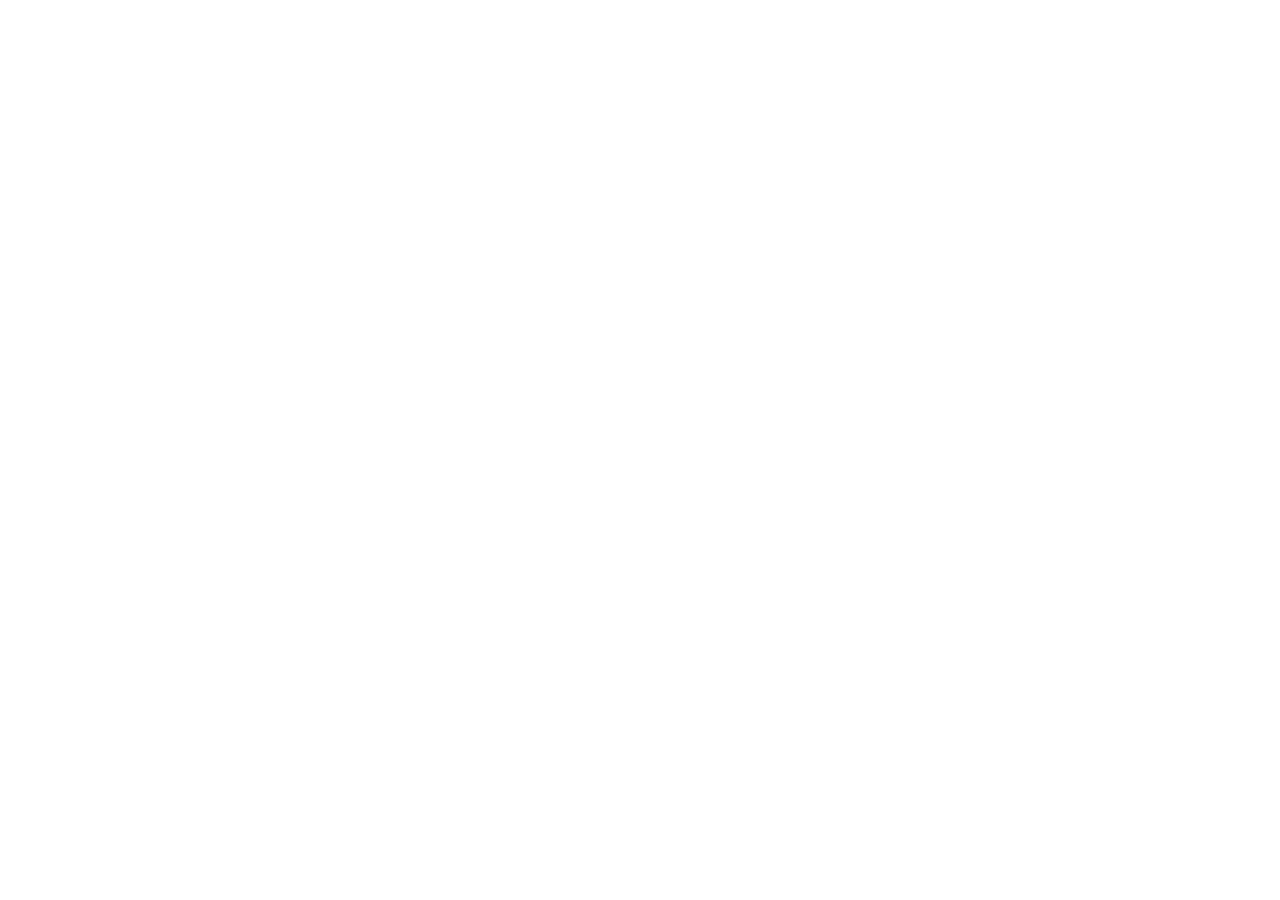
==== index.html @ 120e3d64 "I will create the initial project structure for your developer chat interface." ====
<!DOCTYPE html>
<html lang="en">
<head>
    <meta charset="UTF-8">
    <meta name="viewport" content="width=device-width, initial-scale=1.0">
    <title>Developer Requirements Chat</title>
    <link rel="stylesheet" href="styles/main.css">
</head>
<body>
    <header class="app-header">
        <!-- Header content -->
    </header>

    <main class="chat-container">
        <div class="chat-messages" id="chatMessages">
            <!-- Messages populate here -->
        </div>

        <div class="chat-input-container">
            <!-- Input area -->
        </div>
    </main>

    <script src="scripts/main.js"></script>
</body>
</html>
---- styles/main.css ----
/* Main CSS file */
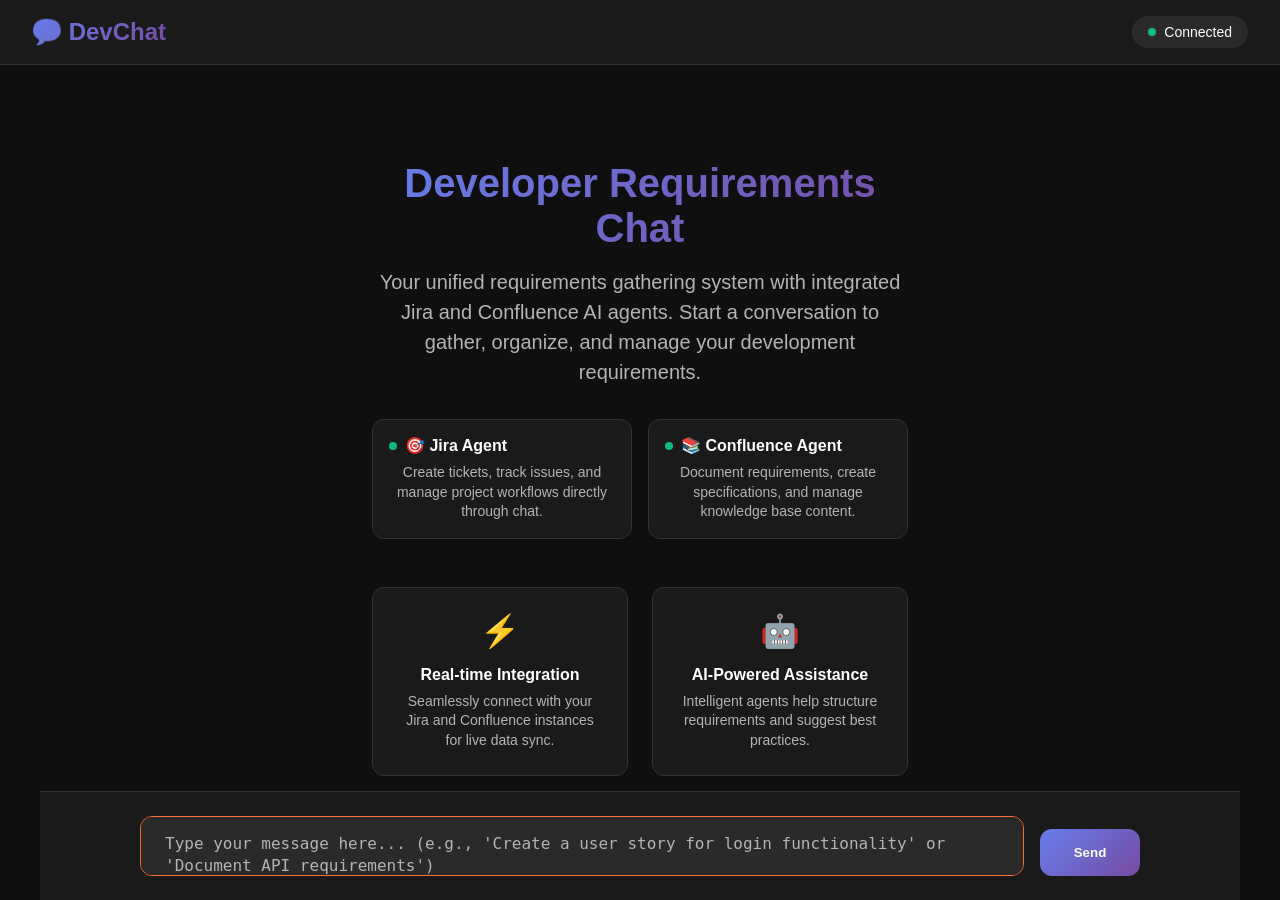
==== commit 470fed4f: "Update index.html" ====
--- a/index.html
+++ b/index.html
@@ -4,23 +4,854 @@
     <meta charset="UTF-8">
     <meta name="viewport" content="width=device-width, initial-scale=1.0">
     <title>Developer Requirements Chat</title>
-    <link rel="stylesheet" href="styles/main.css">
+    <style>
+        /* Reset and base styles */
+        * {
+            margin: 0;
+            padding: 0;
+            box-sizing: border-box;
+        }
+
+        :root {
+            --bg-primary: #0f0f0f;
+            --bg-secondary: #1a1a1a;
+            --bg-tertiary: #2a2a2a;
+            --text-primary: #ffffff;
+            --text-secondary: #b4b4b4;
+            --accent: #ff6b35;
+            --accent-hover: #ff8559;
+            --border: #333333;
+            --success: #10b981;
+            --warning: #f59e0b;
+            --error: #ef4444;
+            --gradient: linear-gradient(135deg, #667eea 0%, #764ba2 100%);
+            --shadow: 0 10px 25px rgba(0,0,0,0.3);
+        }
+
+        body {
+            font-family: -apple-system, BlinkMacSystemFont, 'Segoe UI', 'Roboto', sans-serif;
+            background: var(--bg-primary);
+            color: var(--text-primary);
+            height: 100vh;
+            overflow: hidden;
+            display: flex;
+            flex-direction: column;
+        }
+
+        /* Header */
+        .app-header {
+            background: var(--bg-secondary);
+            border-bottom: 1px solid var(--border);
+            padding: 1rem 2rem;
+            display: flex;
+            align-items: center;
+            justify-content: space-between;
+            z-index: 100;
+        }
+
+        .header-left {
+            display: flex;
+            align-items: center;
+            gap: 1rem;
+        }
+
+        .logo {
+            font-size: 1.5rem;
+            font-weight: bold;
+            background: var(--gradient);
+            -webkit-background-clip: text;
+            -webkit-text-fill-color: transparent;
+            background-clip: text;
+        }
+
+        .header-right {
+            display: flex;
+            align-items: center;
+            gap: 1rem;
+        }
+
+        .status-indicator {
+            display: flex;
+            align-items: center;
+            gap: 0.5rem;
+            padding: 0.5rem 1rem;
+            background: var(--bg-tertiary);
+            border-radius: 20px;
+            font-size: 0.875rem;
+        }
+
+        .status-dot {
+            width: 8px;
+            height: 8px;
+            border-radius: 50%;
+            background: var(--success);
+            animation: pulse 2s infinite;
+        }
+
+        @keyframes pulse {
+            0%, 100% { opacity: 1; }
+            50% { opacity: 0.5; }
+        }
+
+        /* Main Chat Container */
+        .chat-container {
+            flex: 1;
+            display: flex;
+            flex-direction: column;
+            max-width: 1200px;
+            margin: 0 auto;
+            width: 100%;
+            height: calc(100vh - 80px);
+        }
+
+        /* Messages Area */
+        .chat-messages {
+            flex: 1;
+            overflow-y: auto;
+            padding: 2rem;
+            scrollbar-width: thin;
+            scrollbar-color: var(--border) transparent;
+        }
+
+        .chat-messages::-webkit-scrollbar {
+            width: 6px;
+        }
+
+        .chat-messages::-webkit-scrollbar-track {
+            background: transparent;
+        }
+
+        .chat-messages::-webkit-scrollbar-thumb {
+            background: var(--border);
+            border-radius: 3px;
+        }
+
+        .message {
+            margin-bottom: 1.5rem;
+            animation: fadeInUp 0.3s ease-out;
+        }
+
+        @keyframes fadeInUp {
+            from {
+                opacity: 0;
+                transform: translateY(20px);
+            }
+            to {
+                opacity: 1;
+                transform: translateY(0);
+            }
+        }
+
+        .message-header {
+            display: flex;
+            align-items: center;
+            gap: 0.5rem;
+            margin-bottom: 0.5rem;
+        }
+
+        .message-avatar {
+            width: 32px;
+            height: 32px;
+            border-radius: 50%;
+            display: flex;
+            align-items: center;
+            justify-content: center;
+            font-weight: bold;
+            font-size: 0.875rem;
+        }
+
+        .user-avatar {
+            background: var(--gradient);
+            color: white;
+        }
+
+        .bot-avatar {
+            background: var(--bg-tertiary);
+            color: var(--accent);
+        }
+
+        .message-sender {
+            font-weight: 600;
+            font-size: 0.875rem;
+        }
+
+        .message-time {
+            font-size: 0.75rem;
+            color: var(--text-secondary);
+        }
+
+        .message-content {
+            background: var(--bg-secondary);
+            padding: 1rem 1.5rem;
+            border-radius: 12px;
+            border-left: 3px solid var(--accent);
+            line-height: 1.6;
+            position: relative;
+        }
+
+        .user-message .message-content {
+            background: var(--bg-tertiary);
+            border-left-color: var(--gradient);
+        }
+
+        .system-message {
+            text-align: center;
+            margin: 2rem 0;
+        }
+
+        .system-message .message-content {
+            display: inline-block;
+            background: var(--bg-tertiary);
+            border-left: none;
+            border-radius: 20px;
+            padding: 0.5rem 1rem;
+            font-size: 0.875rem;
+            color: var(--text-secondary);
+        }
+
+        /* Agent Integration Cards */
+        .agent-cards {
+            display: flex;
+            gap: 1rem;
+            margin: 1rem 0;
+            flex-wrap: wrap;
+        }
+
+        .agent-card {
+            background: var(--bg-secondary);
+            border: 1px solid var(--border);
+            border-radius: 12px;
+            padding: 1rem;
+            flex: 1;
+            min-width: 200px;
+            transition: all 0.2s ease;
+            cursor: pointer;
+        }
+
+        .agent-card:hover {
+            border-color: var(--accent);
+            transform: translateY(-2px);
+            box-shadow: var(--shadow);
+        }
+
+        .agent-card.active {
+            border-color: var(--accent);
+            background: linear-gradient(135deg, rgba(255, 107, 53, 0.1) 0%, rgba(118, 75, 162, 0.1) 100%);
+        }
+
+        .agent-title {
+            font-weight: 600;
+            margin-bottom: 0.5rem;
+            display: flex;
+            align-items: center;
+            gap: 0.5rem;
+        }
+
+        .agent-status {
+            width: 8px;
+            height: 8px;
+            border-radius: 50%;
+            background: var(--success);
+        }
+
+        .agent-description {
+            font-size: 0.875rem;
+            color: var(--text-secondary);
+            line-height: 1.4;
+        }
+
+        /* Input Area */
+        .chat-input-container {
+            padding: 1.5rem 2rem;
+            background: var(--bg-secondary);
+            border-top: 1px solid var(--border);
+        }
+
+        .input-wrapper {
+            display: flex;
+            gap: 1rem;
+            align-items: end;
+            max-width: 1000px;
+            margin: 0 auto;
+        }
+
+        .chat-input {
+            flex: 1;
+            background: var(--bg-tertiary);
+            border: 1px solid var(--border);
+            border-radius: 12px;
+            padding: 1rem 1.5rem;
+            color: var(--text-primary);
+            font-size: 1rem;
+            line-height: 1.4;
+            resize: none;
+            min-height: 60px;
+            max-height: 200px;
+            transition: border-color 0.2s ease;
+        }
+
+        .chat-input:focus {
+            outline: none;
+            border-color: var(--accent);
+        }
+
+        .chat-input::placeholder {
+            color: var(--text-secondary);
+        }
+
+        .send-button {
+            background: var(--gradient);
+            color: white;
+            border: none;
+            border-radius: 12px;
+            padding: 1rem 1.5rem;
+            font-weight: 600;
+            cursor: pointer;
+            transition: all 0.2s ease;
+            display: flex;
+            align-items: center;
+            gap: 0.5rem;
+            min-width: 100px;
+            justify-content: center;
+        }
+
+        .send-button:hover {
+            transform: translateY(-2px);
+            box-shadow: var(--shadow);
+        }
+
+        .send-button:disabled {
+            opacity: 0.5;
+            cursor: not-allowed;
+            transform: none;
+        }
+
+        /* Loading Animation */
+        .typing-indicator {
+            display: flex;
+            gap: 4px;
+            padding: 1rem;
+        }
+
+        .typing-dot {
+            width: 8px;
+            height: 8px;
+            background: var(--accent);
+            border-radius: 50%;
+            animation: typing 1.4s infinite;
+        }
+
+        .typing-dot:nth-child(2) { animation-delay: 0.2s; }
+        .typing-dot:nth-child(3) { animation-delay: 0.4s; }
+
+        @keyframes typing {
+            0%, 60%, 100% { transform: translateY(0); }
+            30% { transform: translateY(-10px); }
+        }
+
+        /* Welcome Screen */
+        .welcome-screen {
+            text-align: center;
+            padding: 4rem 2rem;
+            max-width: 600px;
+            margin: 0 auto;
+        }
+
+        .welcome-title {
+            font-size: 2.5rem;
+            font-weight: bold;
+            margin-bottom: 1rem;
+            background: var(--gradient);
+            -webkit-background-clip: text;
+            -webkit-text-fill-color: transparent;
+            background-clip: text;
+        }
+
+        .welcome-subtitle {
+            font-size: 1.25rem;
+            color: var(--text-secondary);
+            margin-bottom: 2rem;
+            line-height: 1.5;
+        }
+
+        .feature-grid {
+            display: grid;
+            grid-template-columns: repeat(auto-fit, minmax(250px, 1fr));
+            gap: 1.5rem;
+            margin-top: 3rem;
+        }
+
+        .feature-card {
+            background: var(--bg-secondary);
+            border: 1px solid var(--border);
+            border-radius: 12px;
+            padding: 1.5rem;
+            transition: all 0.2s ease;
+        }
+
+        .feature-card:hover {
+            border-color: var(--accent);
+            transform: translateY(-2px);
+        }
+
+        .feature-icon {
+            font-size: 2rem;
+            margin-bottom: 1rem;
+        }
+
+        .feature-title {
+            font-weight: 600;
+            margin-bottom: 0.5rem;
+        }
+
+        .feature-description {
+            color: var(--text-secondary);
+            font-size: 0.875rem;
+            line-height: 1.4;
+        }
+
+        /* Responsive Design */
+        @media (max-width: 768px) {
+            .app-header {
+                padding: 1rem;
+            }
+            
+            .chat-messages {
+                padding: 1rem;
+            }
+            
+            .chat-input-container {
+                padding: 1rem;
+            }
+            
+            .agent-cards {
+                flex-direction: column;
+            }
+            
+            .welcome-title {
+                font-size: 2rem;
+            }
+            
+            .feature-grid {
+                grid-template-columns: 1fr;
+            }
+        }
+    </style>
 </head>
 <body>
     <header class="app-header">
-        <!-- Header content -->
+        <div class="header-left">
+            <div class="logo">💬 DevChat</div>
+        </div>
+        <div class="header-right">
+            <div class="status-indicator">
+                <div class="status-dot"></div>
+                <span>Connected</span>
+            </div>
+        </div>
     </header>
 
     <main class="chat-container">
         <div class="chat-messages" id="chatMessages">
-            <!-- Messages populate here -->
+            <div class="welcome-screen">
+                <h1 class="welcome-title">Developer Requirements Chat</h1>
+                <p class="welcome-subtitle">
+                    Your unified requirements gathering system with integrated Jira and Confluence AI agents.
+                    Start a conversation to gather, organize, and manage your development requirements.
+                </p>
+                
+                <div class="agent-cards">
+                    <div class="agent-card" id="jiraAgent">
+                        <div class="agent-title">
+                            <div class="agent-status"></div>
+                            🎯 Jira Agent
+                        </div>
+                        <div class="agent-description">
+                            Create tickets, track issues, and manage project workflows directly through chat.
+                        </div>
+                    </div>
+                    <div class="agent-card" id="confluenceAgent">
+                        <div class="agent-title">
+                            <div class="agent-status"></div>
+                            📚 Confluence Agent
+                        </div>
+                        <div class="agent-description">
+                            Document requirements, create specifications, and manage knowledge base content.
+                        </div>
+                    </div>
+                </div>
+
+                <div class="feature-grid">
+                    <div class="feature-card">
+                        <div class="feature-icon">⚡</div>
+                        <div class="feature-title">Real-time Integration</div>
+                        <div class="feature-description">
+                            Seamlessly connect with your Jira and Confluence instances for live data sync.
+                        </div>
+                    </div>
+                    <div class="feature-card">
+                        <div class="feature-icon">🤖</div>
+                        <div class="feature-title">AI-Powered Assistance</div>
+                        <div class="feature-description">
+                            Intelligent agents help structure requirements and suggest best practices.
+                        </div>
+                    </div>
+                    <div class="feature-card">
+                        <div class="feature-icon">📋</div>
+                        <div class="feature-title">Requirement Management</div>
+                        <div class="feature-description">
+                            Organize, prioritize, and track requirements throughout the development lifecycle.
+                        </div>
+                    </div>
+                </div>
+            </div>
         </div>
 
         <div class="chat-input-container">
-            <!-- Input area -->
+            <div class="input-wrapper">
+                <textarea 
+                    class="chat-input" 
+                    id="chatInput" 
+                    placeholder="Type your message here... (e.g., 'Create a user story for login functionality' or 'Document API requirements')"
+                    rows="1"
+                ></textarea>
+                <button class="send-button" id="sendButton">
+                    <span>Send</span>
+                </button>
+            </div>
         </div>
     </main>
 
-    <script src="scripts/main.js"></script>
+    <script>
+        // Configuration
+        const CONFIG = {
+            jira: {
+                url: 'https://your-domain.atlassian.net',
+                apiToken: 'your-jira-api-token',
+                email: 'your-email@example.com'
+            },
+            confluence: {
+                url: 'https://your-domain.atlassian.net/wiki',
+                apiToken: 'your-confluence-api-token',
+                email: 'your-email@example.com'
+            }
+        };
+
+        // DOM Elements
+        const chatMessages = document.getElementById('chatMessages');
+        const chatInput = document.getElementById('chatInput');
+        const sendButton = document.getElementById('sendButton');
+        const jiraAgent = document.getElementById('jiraAgent');
+        const confluenceAgent = document.getElementById('confluenceAgent');
+
+        // State
+        let activeAgents = new Set();
+        let conversationHistory = [];
+
+        // Initialize
+        document.addEventListener('DOMContentLoaded', function() {
+            initializeChat();
+            setupEventListeners();
+        });
+
+        function initializeChat() {
+            // Auto-resize textarea
+            chatInput.addEventListener('input', function() {
+                this.style.height = 'auto';
+                this.style.height = Math.min(this.scrollHeight, 200) + 'px';
+            });
+
+            // Focus input on load
+            chatInput.focus();
+        }
+
+        function setupEventListeners() {
+            // Send message
+            sendButton.addEventListener('click', sendMessage);
+            chatInput.addEventListener('keydown', function(e) {
+                if (e.key === 'Enter' && !e.shiftKey) {
+                    e.preventDefault();
+                    sendMessage();
+                }
+            });
+
+            // Agent selection
+            jiraAgent.addEventListener('click', () => toggleAgent('jira'));
+            confluenceAgent.addEventListener('click', () => toggleAgent('confluence'));
+        }
+
+        function toggleAgent(agentType) {
+            const card = document.getElementById(agentType + 'Agent');
+            
+            if (activeAgents.has(agentType)) {
+                activeAgents.delete(agentType);
+                card.classList.remove('active');
+            } else {
+                activeAgents.add(agentType);
+                card.classList.add('active');
+            }
+
+            // Show system message about agent activation
+            if (conversationHistory.length > 0) {
+                const status = activeAgents.has(agentType) ? 'activated' : 'deactivated';
+                addSystemMessage(`${agentType.charAt(0).toUpperCase() + agentType.slice(1)} agent ${status}`);
+            }
+        }
+
+        async function sendMessage() {
+            const message = chatInput.value.trim();
+            if (!message) return;
+
+            // Disable input while processing
+            setInputState(false);
+
+            // Add user message
+            addMessage('user', 'You', message);
+            
+            // Clear input
+            chatInput.value = '';
+            chatInput.style.height = 'auto';
+
+            // Show typing indicator
+            showTypingIndicator();
+
+            // Process message
+            setTimeout(async () => {
+                hideTypingIndicator();
+                await processMessage(message);
+                setInputState(true);
+                chatInput.focus();
+            }, 1000 + Math.random() * 2000);
+        }
+
+        function addMessage(type, sender, content, timestamp = new Date()) {
+            // Remove welcome screen if this is the first message
+            const welcomeScreen = document.querySelector('.welcome-screen');
+            if (welcomeScreen && conversationHistory.length === 0) {
+                welcomeScreen.style.display = 'none';
+            }
+
+            const messageDiv = document.createElement('div');
+            messageDiv.className = `message ${type}-message`;
+
+            const timeString = timestamp.toLocaleTimeString('en-US', { 
+                hour: '2-digit', 
+                minute: '2-digit' 
+            });
+
+            messageDiv.innerHTML = `
+                <div class="message-header">
+                    <div class="message-avatar ${type}-avatar">
+                        ${type === 'user' ? '👤' : '🤖'}
+                    </div>
+                    <span class="message-sender">${sender}</span>
+                    <span class="message-time">${timeString}</span>
+                </div>
+                <div class="message-content">${content}</div>
+            `;
+
+            chatMessages.appendChild(messageDiv);
+            scrollToBottom();
+
+            // Add to conversation history
+            conversationHistory.push({ type, sender, content, timestamp });
+        }
+
+        function addSystemMessage(message) {
+            const messageDiv = document.createElement('div');
+            messageDiv.className = 'message system-message';
+            messageDiv.innerHTML = `<div class="message-content">${message}</div>`;
+            
+            chatMessages.appendChild(messageDiv);
+            scrollToBottom();
+        }
+
+        function showTypingIndicator() {
+            const typingDiv = document.createElement('div');
+            typingDiv.className = 'message bot-message';
+            typingDiv.id = 'typingIndicator';
+            
+            typingDiv.innerHTML = `
+                <div class="message-header">
+                    <div class="message-avatar bot-avatar">🤖</div>
+                    <span class="message-sender">AI Assistant</span>
+                </div>
+                <div class="message-content">
+                    <div class="typing-indicator">
+                        <div class="typing-dot"></div>
+                        <div class="typing-dot"></div>
+                        <div class="typing-dot"></div>
+                    </div>
+                </div>
+            `;
+            
+            chatMessages.appendChild(typingDiv);
+            scrollToBottom();
+        }
+
+        function hideTypingIndicator() {
+            const typing = document.getElementById('typingIndicator');
+            if (typing) typing.remove();
+        }
+
+        async function processMessage(message) {
+            let response = await generateResponse(message);
+            
+            // Check if agents should be involved
+            if (activeAgents.size === 0 && (
+                message.toLowerCase().includes('jira') || 
+                message.toLowerCase().includes('ticket') ||
+                message.toLowerCase().includes('confluence') ||
+                message.toLowerCase().includes('document')
+            )) {
+                const suggestion = suggestAgents(message);
+                response += `\n\n${suggestion}`;
+            }
+
+            addMessage('bot', 'AI Assistant', response);
+
+            // Process with active agents
+            if (activeAgents.size > 0) {
+                setTimeout(() => processWithAgents(message), 500);
+            }
+        }
+
+        async function generateResponse(message) {
+            // Simulate AI response generation
+            const responses = {
+                greeting: [
+                    "Hello! I'm here to help you gather and organize your development requirements. How can I assist you today?",
+                    "Hi there! I can help you create user stories, document requirements, and manage your development workflow. What would you like to work on?",
+                    "Welcome! I'm ready to help you with requirements gathering, ticket creation, and documentation. What's on your mind?"
+                ],
+                requirements: [
+                    "I can help you structure that requirement. Let me break it down into user stories and acceptance criteria.",
+                    "That's a great requirement! I'll help you document this properly and suggest implementation considerations.",
+                    "Let me help you refine this requirement and create the necessary documentation."
+                ],
+                technical: [
+                    "I can help you document the technical specifications for this. Would you like me to create a technical design document?",
+                    "That sounds like a complex feature. Let me help you break it down into manageable components and create the necessary tickets.",
+                    "I'll help you outline the technical requirements and suggest an implementation approach."
+                ],
+                default: [
+                    "I understand you want to work on this requirement. Let me help you organize and document it properly.",
+                    "That's an interesting challenge! I can help you structure this into actionable items and documentation.",
+                    "I'm here to help you refine and organize your development requirements. Let me assist you with this."
+                ]
+            };
+
+            const lowerMessage = message.toLowerCase();
+            let category = 'default';
+
+            if (lowerMessage.includes('hello') || lowerMessage.includes('hi') || lowerMessage.includes('hey')) {
+                category = 'greeting';
+            } else if (lowerMessage.includes('requirement') || lowerMessage.includes('feature') || lowerMessage.includes('story')) {
+                category = 'requirements';
+            } else if (lowerMessage.includes('api') || lowerMessage.includes('database') || lowerMessage.includes('architecture')) {
+                category = 'technical';
+            }
+
+            const categoryResponses = responses[category];
+            return categoryResponses[Math.floor(Math.random() * categoryResponses.length)];
+        }
+
+        function suggestAgents(message) {
+            const suggestions = [];
+            
+            if (message.toLowerCase().includes('ticket') || message.toLowerCase().includes('issue') || message.toLowerCase().includes('bug')) {
+                suggestions.push("💡 Consider activating the **Jira Agent** to create and manage tickets");
+            }
+            
+            if (message.toLowerCase().includes('document') || message.toLowerCase().includes('specification') || message.toLowerCase().includes('wiki')) {
+                suggestions.push("💡 Consider activating the **Confluence Agent** to create documentation");
+            }
+            
+            return suggestions.length > 0 ? suggestions.join('\n') : '';
+        }
+
+        async function processWithAgents(message) {
+            for (const agent of activeAgents) {
+                setTimeout(() => {
+                    addMessage('bot', `${agent.charAt(0).toUpperCase() + agent.slice(1)} Agent`, 
+                        getAgentResponse(agent, message));
+                }, Math.random() * 1000);
+            }
+        }
+
+        function getAgentResponse(agent, message) {
+            const responses = {
+                jira: [
+                    "I've analyzed your request and can create the following Jira tickets:\n\n📋 **Epic**: Main feature development\n🎯 **Story**: User interface implementation\n🐛 **Task**: Backend API development\n\nWould you like me to create these tickets in your Jira instance?",
+                    "Based on your requirements, I suggest creating a new epic with the following breakdown:\n\n• **User Story**: As a user, I want...\n• **Acceptance Criteria**: Defined success metrics\n• **Technical Tasks**: Implementation steps\n\nShall I proceed with ticket creation?",
+                    "I can help you track this requirement in Jira. Here's what I recommend:\n\n✅ Create parent epic for overall feature\n✅ Break down into user stories\n✅ Add technical subtasks\n✅ Set priority and estimates\n\nReady to create these tickets?"
+                ],
+                confluence: [
+                    "I can document this requirement in Confluence with the following structure:\n\n📖 **Requirements Document**\n• Functional specifications\n• Technical architecture\n• User acceptance criteria\n• Implementation timeline\n\nShould I create this documentation page?",
+                    "Let me create a comprehensive Confluence page for this feature:\n\n🎯 **Feature Overview**\n🏗️ **Technical Design**\n👥 **User Stories**\n✅ **Acceptance Criteria**\n🔄 **Implementation Plan**\n\nWould you like me to generate this documentation?",
+                    "I'll help you document this in Confluence with proper structure:\n\n• **Executive Summary**\n• **Detailed Requirements**\n• **Technical Specifications**\n• **Testing Strategy**\n• **Deployment Guide**\n\nShall I create the documentation template?"
+                ]
+            };
+
+            const agentResponses = responses[agent];
+            return agentResponses[Math.floor(Math.random() * agentResponses.length)];
+        }
+
+        function setInputState(enabled) {
+            chatInput.disabled = !enabled;
+            sendButton.disabled = !enabled;
+            if (enabled) {
+                chatInput.focus();
+            }
+        }
+
+        function scrollToBottom() {
+            chatMessages.scrollTop = chatMessages.scrollHeight;
+        }
+
+        // API Integration Functions (mock implementations)
+        class JiraAgent {
+            static async createTicket(data) {
+                // Mock implementation - replace with actual Jira API calls
+                return { success: true, key: 'DEV-' + Math.floor(Math.random() * 1000) };
+            }
+            
+            static async searchTickets(query) {
+                // Mock implementation
+                return { issues: [] };
+            }
+        }
+
+        class ConfluenceAgent {
+            static async createPage(data) {
+                // Mock implementation - replace with actual Confluence API calls
+                return { success: true, id: Math.floor(Math.random() * 100000) };
+            }
+            
+            static async searchPages(query) {
+                // Mock implementation
+                return { results: [] };
+            }
+        }
+
+        // API Client utility functions
+        class ApiClient {
+            static async makeRequest(url, options = {}) {
+                // Mock implementation - replace with actual API calls
+                return new Promise(resolve => {
+                    setTimeout(() => {
+                        resolve({ success: true, data: {} });
+                    }, 1000);
+                });
+            }
+        }
+
+        // Helper functions
+        const helpers = {
+            formatDate: (date) => date.toLocaleDateString(),
+            generateId: () => Math.random().toString(36).substr(2, 9),
+            sanitizeInput: (input) => input.replace(/<script\b[^<]*(?:(?!<\/script>)<[^<]*)*<\/script>/gi, '')
+        };
+    </script>
 </body>
 </html>
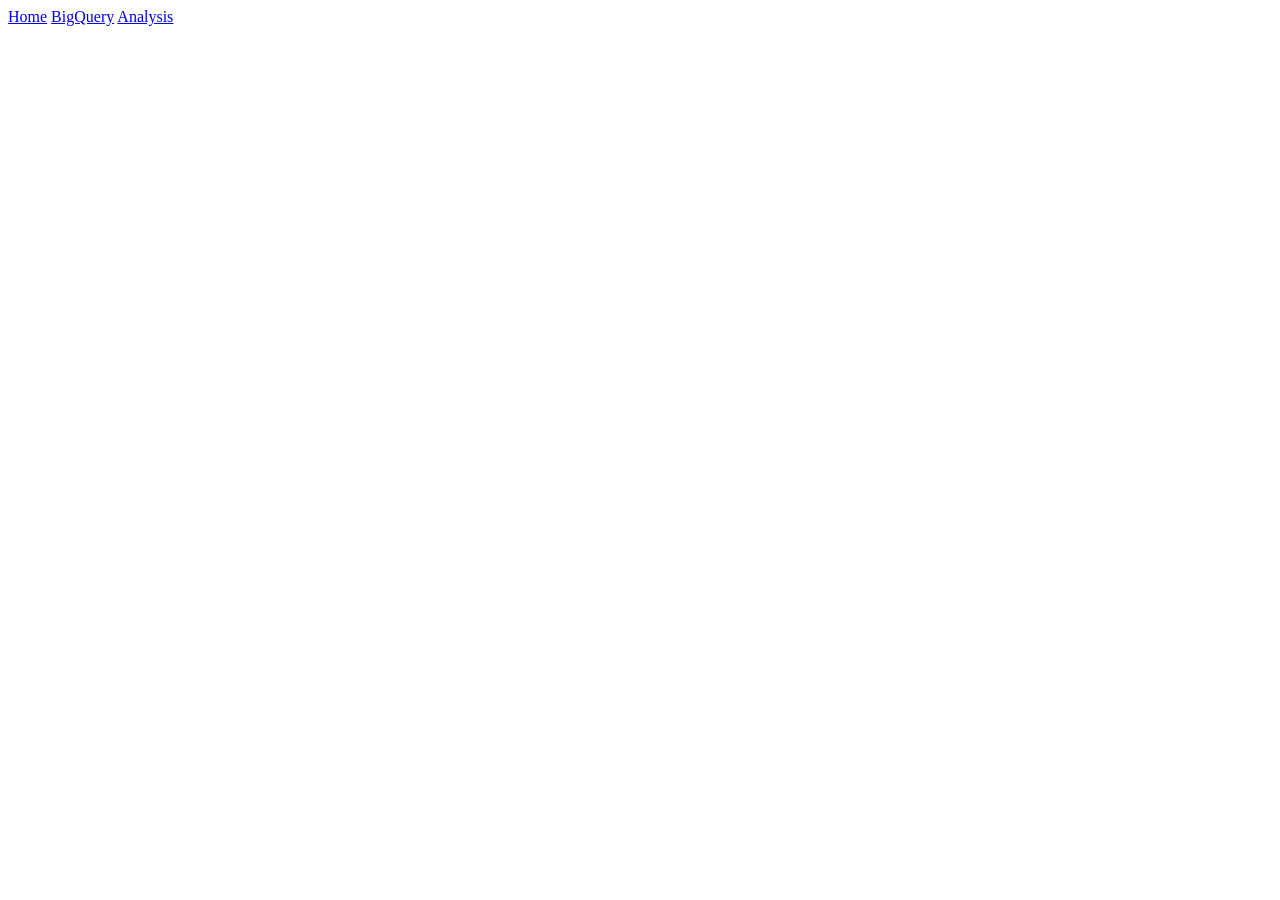
==== commit 6198e6a8: "I am adding query and analysis pages with some basic functionality." ====
--- a/index.html
+++ b/index.html
@@ -4,854 +4,27 @@
     <meta charset="UTF-8">
     <meta name="viewport" content="width=device-width, initial-scale=1.0">
     <title>Developer Requirements Chat</title>
-    <style>
-        /* Reset and base styles */
-        * {
-            margin: 0;
-            padding: 0;
-            box-sizing: border-box;
-        }
-
-        :root {
-            --bg-primary: #0f0f0f;
-            --bg-secondary: #1a1a1a;
-            --bg-tertiary: #2a2a2a;
-            --text-primary: #ffffff;
-            --text-secondary: #b4b4b4;
-            --accent: #ff6b35;
-            --accent-hover: #ff8559;
-            --border: #333333;
-            --success: #10b981;
-            --warning: #f59e0b;
-            --error: #ef4444;
-            --gradient: linear-gradient(135deg, #667eea 0%, #764ba2 100%);
-            --shadow: 0 10px 25px rgba(0,0,0,0.3);
-        }
-
-        body {
-            font-family: -apple-system, BlinkMacSystemFont, 'Segoe UI', 'Roboto', sans-serif;
-            background: var(--bg-primary);
-            color: var(--text-primary);
-            height: 100vh;
-            overflow: hidden;
-            display: flex;
-            flex-direction: column;
-        }
-
-        /* Header */
-        .app-header {
-            background: var(--bg-secondary);
-            border-bottom: 1px solid var(--border);
-            padding: 1rem 2rem;
-            display: flex;
-            align-items: center;
-            justify-content: space-between;
-            z-index: 100;
-        }
-
-        .header-left {
-            display: flex;
-            align-items: center;
-            gap: 1rem;
-        }
-
-        .logo {
-            font-size: 1.5rem;
-            font-weight: bold;
-            background: var(--gradient);
-            -webkit-background-clip: text;
-            -webkit-text-fill-color: transparent;
-            background-clip: text;
-        }
-
-        .header-right {
-            display: flex;
-            align-items: center;
-            gap: 1rem;
-        }
-
-        .status-indicator {
-            display: flex;
-            align-items: center;
-            gap: 0.5rem;
-            padding: 0.5rem 1rem;
-            background: var(--bg-tertiary);
-            border-radius: 20px;
-            font-size: 0.875rem;
-        }
-
-        .status-dot {
-            width: 8px;
-            height: 8px;
-            border-radius: 50%;
-            background: var(--success);
-            animation: pulse 2s infinite;
-        }
-
-        @keyframes pulse {
-            0%, 100% { opacity: 1; }
-            50% { opacity: 0.5; }
-        }
-
-        /* Main Chat Container */
-        .chat-container {
-            flex: 1;
-            display: flex;
-            flex-direction: column;
-            max-width: 1200px;
-            margin: 0 auto;
-            width: 100%;
-            height: calc(100vh - 80px);
-        }
-
-        /* Messages Area */
-        .chat-messages {
-            flex: 1;
-            overflow-y: auto;
-            padding: 2rem;
-            scrollbar-width: thin;
-            scrollbar-color: var(--border) transparent;
-        }
-
-        .chat-messages::-webkit-scrollbar {
-            width: 6px;
-        }
-
-        .chat-messages::-webkit-scrollbar-track {
-            background: transparent;
-        }
-
-        .chat-messages::-webkit-scrollbar-thumb {
-            background: var(--border);
-            border-radius: 3px;
-        }
-
-        .message {
-            margin-bottom: 1.5rem;
-            animation: fadeInUp 0.3s ease-out;
-        }
-
-        @keyframes fadeInUp {
-            from {
-                opacity: 0;
-                transform: translateY(20px);
-            }
-            to {
-                opacity: 1;
-                transform: translateY(0);
-            }
-        }
-
-        .message-header {
-            display: flex;
-            align-items: center;
-            gap: 0.5rem;
-            margin-bottom: 0.5rem;
-        }
-
-        .message-avatar {
-            width: 32px;
-            height: 32px;
-            border-radius: 50%;
-            display: flex;
-            align-items: center;
-            justify-content: center;
-            font-weight: bold;
-            font-size: 0.875rem;
-        }
-
-        .user-avatar {
-            background: var(--gradient);
-            color: white;
-        }
-
-        .bot-avatar {
-            background: var(--bg-tertiary);
-            color: var(--accent);
-        }
-
-        .message-sender {
-            font-weight: 600;
-            font-size: 0.875rem;
-        }
-
-        .message-time {
-            font-size: 0.75rem;
-            color: var(--text-secondary);
-        }
-
-        .message-content {
-            background: var(--bg-secondary);
-            padding: 1rem 1.5rem;
-            border-radius: 12px;
-            border-left: 3px solid var(--accent);
-            line-height: 1.6;
-            position: relative;
-        }
-
-        .user-message .message-content {
-            background: var(--bg-tertiary);
-            border-left-color: var(--gradient);
-        }
-
-        .system-message {
-            text-align: center;
-            margin: 2rem 0;
-        }
-
-        .system-message .message-content {
-            display: inline-block;
-            background: var(--bg-tertiary);
-            border-left: none;
-            border-radius: 20px;
-            padding: 0.5rem 1rem;
-            font-size: 0.875rem;
-            color: var(--text-secondary);
-        }
-
-        /* Agent Integration Cards */
-        .agent-cards {
-            display: flex;
-            gap: 1rem;
-            margin: 1rem 0;
-            flex-wrap: wrap;
-        }
-
-        .agent-card {
-            background: var(--bg-secondary);
-            border: 1px solid var(--border);
-            border-radius: 12px;
-            padding: 1rem;
-            flex: 1;
-            min-width: 200px;
-            transition: all 0.2s ease;
-            cursor: pointer;
-        }
-
-        .agent-card:hover {
-            border-color: var(--accent);
-            transform: translateY(-2px);
-            box-shadow: var(--shadow);
-        }
-
-        .agent-card.active {
-            border-color: var(--accent);
-            background: linear-gradient(135deg, rgba(255, 107, 53, 0.1) 0%, rgba(118, 75, 162, 0.1) 100%);
-        }
-
-        .agent-title {
-            font-weight: 600;
-            margin-bottom: 0.5rem;
-            display: flex;
-            align-items: center;
-            gap: 0.5rem;
-        }
-
-        .agent-status {
-            width: 8px;
-            height: 8px;
-            border-radius: 50%;
-            background: var(--success);
-        }
-
-        .agent-description {
-            font-size: 0.875rem;
-            color: var(--text-secondary);
-            line-height: 1.4;
-        }
-
-        /* Input Area */
-        .chat-input-container {
-            padding: 1.5rem 2rem;
-            background: var(--bg-secondary);
-            border-top: 1px solid var(--border);
-        }
-
-        .input-wrapper {
-            display: flex;
-            gap: 1rem;
-            align-items: end;
-            max-width: 1000px;
-            margin: 0 auto;
-        }
-
-        .chat-input {
-            flex: 1;
-            background: var(--bg-tertiary);
-            border: 1px solid var(--border);
-            border-radius: 12px;
-            padding: 1rem 1.5rem;
-            color: var(--text-primary);
-            font-size: 1rem;
-            line-height: 1.4;
-            resize: none;
-            min-height: 60px;
-            max-height: 200px;
-            transition: border-color 0.2s ease;
-        }
-
-        .chat-input:focus {
-            outline: none;
-            border-color: var(--accent);
-        }
-
-        .chat-input::placeholder {
-            color: var(--text-secondary);
-        }
-
-        .send-button {
-            background: var(--gradient);
-            color: white;
-            border: none;
-            border-radius: 12px;
-            padding: 1rem 1.5rem;
-            font-weight: 600;
-            cursor: pointer;
-            transition: all 0.2s ease;
-            display: flex;
-            align-items: center;
-            gap: 0.5rem;
-            min-width: 100px;
-            justify-content: center;
-        }
-
-        .send-button:hover {
-            transform: translateY(-2px);
-            box-shadow: var(--shadow);
-        }
-
-        .send-button:disabled {
-            opacity: 0.5;
-            cursor: not-allowed;
-            transform: none;
-        }
-
-        /* Loading Animation */
-        .typing-indicator {
-            display: flex;
-            gap: 4px;
-            padding: 1rem;
-        }
-
-        .typing-dot {
-            width: 8px;
-            height: 8px;
-            background: var(--accent);
-            border-radius: 50%;
-            animation: typing 1.4s infinite;
-        }
-
-        .typing-dot:nth-child(2) { animation-delay: 0.2s; }
-        .typing-dot:nth-child(3) { animation-delay: 0.4s; }
-
-        @keyframes typing {
-            0%, 60%, 100% { transform: translateY(0); }
-            30% { transform: translateY(-10px); }
-        }
-
-        /* Welcome Screen */
-        .welcome-screen {
-            text-align: center;
-            padding: 4rem 2rem;
-            max-width: 600px;
-            margin: 0 auto;
-        }
-
-        .welcome-title {
-            font-size: 2.5rem;
-            font-weight: bold;
-            margin-bottom: 1rem;
-            background: var(--gradient);
-            -webkit-background-clip: text;
-            -webkit-text-fill-color: transparent;
-            background-clip: text;
-        }
-
-        .welcome-subtitle {
-            font-size: 1.25rem;
-            color: var(--text-secondary);
-            margin-bottom: 2rem;
-            line-height: 1.5;
-        }
-
-        .feature-grid {
-            display: grid;
-            grid-template-columns: repeat(auto-fit, minmax(250px, 1fr));
-            gap: 1.5rem;
-            margin-top: 3rem;
-        }
-
-        .feature-card {
-            background: var(--bg-secondary);
-            border: 1px solid var(--border);
-            border-radius: 12px;
-            padding: 1.5rem;
-            transition: all 0.2s ease;
-        }
-
-        .feature-card:hover {
-            border-color: var(--accent);
-            transform: translateY(-2px);
-        }
-
-        .feature-icon {
-            font-size: 2rem;
-            margin-bottom: 1rem;
-        }
-
-        .feature-title {
-            font-weight: 600;
-            margin-bottom: 0.5rem;
-        }
-
-        .feature-description {
-            color: var(--text-secondary);
-            font-size: 0.875rem;
-            line-height: 1.4;
-        }
-
-        /* Responsive Design */
-        @media (max-width: 768px) {
-            .app-header {
-                padding: 1rem;
-            }
-            
-            .chat-messages {
-                padding: 1rem;
-            }
-            
-            .chat-input-container {
-                padding: 1rem;
-            }
-            
-            .agent-cards {
-                flex-direction: column;
-            }
-            
-            .welcome-title {
-                font-size: 2rem;
-            }
-            
-            .feature-grid {
-                grid-template-columns: 1fr;
-            }
-        }
-    </style>
+    <link rel="stylesheet" href="styles/main.css">
 </head>
 <body>
     <header class="app-header">
-        <div class="header-left">
-            <div class="logo">💬 DevChat</div>
-        </div>
-        <div class="header-right">
-            <div class="status-indicator">
-                <div class="status-dot"></div>
-                <span>Connected</span>
-            </div>
-        </div>
+        <nav>
+            <a href="index.html">Home</a>
+            <a href="query.html">BigQuery</a>
+            <a href="analysis.html">Analysis</a>
+        </nav>
     </header>
 
     <main class="chat-container">
         <div class="chat-messages" id="chatMessages">
-            <div class="welcome-screen">
-                <h1 class="welcome-title">Developer Requirements Chat</h1>
-                <p class="welcome-subtitle">
-                    Your unified requirements gathering system with integrated Jira and Confluence AI agents.
-                    Start a conversation to gather, organize, and manage your development requirements.
-                </p>
-                
-                <div class="agent-cards">
-                    <div class="agent-card" id="jiraAgent">
-                        <div class="agent-title">
-                            <div class="agent-status"></div>
-                            🎯 Jira Agent
-                        </div>
-                        <div class="agent-description">
-                            Create tickets, track issues, and manage project workflows directly through chat.
-                        </div>
-                    </div>
-                    <div class="agent-card" id="confluenceAgent">
-                        <div class="agent-title">
-                            <div class="agent-status"></div>
-                            📚 Confluence Agent
-                        </div>
-                        <div class="agent-description">
-                            Document requirements, create specifications, and manage knowledge base content.
-                        </div>
-                    </div>
-                </div>
-
-                <div class="feature-grid">
-                    <div class="feature-card">
-                        <div class="feature-icon">⚡</div>
-                        <div class="feature-title">Real-time Integration</div>
-                        <div class="feature-description">
-                            Seamlessly connect with your Jira and Confluence instances for live data sync.
-                        </div>
-                    </div>
-                    <div class="feature-card">
-                        <div class="feature-icon">🤖</div>
-                        <div class="feature-title">AI-Powered Assistance</div>
-                        <div class="feature-description">
-                            Intelligent agents help structure requirements and suggest best practices.
-                        </div>
-                    </div>
-                    <div class="feature-card">
-                        <div class="feature-icon">📋</div>
-                        <div class="feature-title">Requirement Management</div>
-                        <div class="feature-description">
-                            Organize, prioritize, and track requirements throughout the development lifecycle.
-                        </div>
-                    </div>
-                </div>
-            </div>
+            <!-- Messages populate here -->
         </div>
 
         <div class="chat-input-container">
-            <div class="input-wrapper">
-                <textarea 
-                    class="chat-input" 
-                    id="chatInput" 
-                    placeholder="Type your message here... (e.g., 'Create a user story for login functionality' or 'Document API requirements')"
-                    rows="1"
-                ></textarea>
-                <button class="send-button" id="sendButton">
-                    <span>Send</span>
-                </button>
-            </div>
+            <!-- Input area -->
         </div>
     </main>
 
-    <script>
-        // Configuration
-        const CONFIG = {
-            jira: {
-                url: 'https://your-domain.atlassian.net',
-                apiToken: 'your-jira-api-token',
-                email: 'your-email@example.com'
-            },
-            confluence: {
-                url: 'https://your-domain.atlassian.net/wiki',
-                apiToken: 'your-confluence-api-token',
-                email: 'your-email@example.com'
-            }
-        };
-
-        // DOM Elements
-        const chatMessages = document.getElementById('chatMessages');
-        const chatInput = document.getElementById('chatInput');
-        const sendButton = document.getElementById('sendButton');
-        const jiraAgent = document.getElementById('jiraAgent');
-        const confluenceAgent = document.getElementById('confluenceAgent');
-
-        // State
-        let activeAgents = new Set();
-        let conversationHistory = [];
-
-        // Initialize
-        document.addEventListener('DOMContentLoaded', function() {
-            initializeChat();
-            setupEventListeners();
-        });
-
-        function initializeChat() {
-            // Auto-resize textarea
-            chatInput.addEventListener('input', function() {
-                this.style.height = 'auto';
-                this.style.height = Math.min(this.scrollHeight, 200) + 'px';
-            });
-
-            // Focus input on load
-            chatInput.focus();
-        }
-
-        function setupEventListeners() {
-            // Send message
-            sendButton.addEventListener('click', sendMessage);
-            chatInput.addEventListener('keydown', function(e) {
-                if (e.key === 'Enter' && !e.shiftKey) {
-                    e.preventDefault();
-                    sendMessage();
-                }
-            });
-
-            // Agent selection
-            jiraAgent.addEventListener('click', () => toggleAgent('jira'));
-            confluenceAgent.addEventListener('click', () => toggleAgent('confluence'));
-        }
-
-        function toggleAgent(agentType) {
-            const card = document.getElementById(agentType + 'Agent');
-            
-            if (activeAgents.has(agentType)) {
-                activeAgents.delete(agentType);
-                card.classList.remove('active');
-            } else {
-                activeAgents.add(agentType);
-                card.classList.add('active');
-            }
-
-            // Show system message about agent activation
-            if (conversationHistory.length > 0) {
-                const status = activeAgents.has(agentType) ? 'activated' : 'deactivated';
-                addSystemMessage(`${agentType.charAt(0).toUpperCase() + agentType.slice(1)} agent ${status}`);
-            }
-        }
-
-        async function sendMessage() {
-            const message = chatInput.value.trim();
-            if (!message) return;
-
-            // Disable input while processing
-            setInputState(false);
-
-            // Add user message
-            addMessage('user', 'You', message);
-            
-            // Clear input
-            chatInput.value = '';
-            chatInput.style.height = 'auto';
-
-            // Show typing indicator
-            showTypingIndicator();
-
-            // Process message
-            setTimeout(async () => {
-                hideTypingIndicator();
-                await processMessage(message);
-                setInputState(true);
-                chatInput.focus();
-            }, 1000 + Math.random() * 2000);
-        }
-
-        function addMessage(type, sender, content, timestamp = new Date()) {
-            // Remove welcome screen if this is the first message
-            const welcomeScreen = document.querySelector('.welcome-screen');
-            if (welcomeScreen && conversationHistory.length === 0) {
-                welcomeScreen.style.display = 'none';
-            }
-
-            const messageDiv = document.createElement('div');
-            messageDiv.className = `message ${type}-message`;
-
-            const timeString = timestamp.toLocaleTimeString('en-US', { 
-                hour: '2-digit', 
-                minute: '2-digit' 
-            });
-
-            messageDiv.innerHTML = `
-                <div class="message-header">
-                    <div class="message-avatar ${type}-avatar">
-                        ${type === 'user' ? '👤' : '🤖'}
-                    </div>
-                    <span class="message-sender">${sender}</span>
-                    <span class="message-time">${timeString}</span>
-                </div>
-                <div class="message-content">${content}</div>
-            `;
-
-            chatMessages.appendChild(messageDiv);
-            scrollToBottom();
-
-            // Add to conversation history
-            conversationHistory.push({ type, sender, content, timestamp });
-        }
-
-        function addSystemMessage(message) {
-            const messageDiv = document.createElement('div');
-            messageDiv.className = 'message system-message';
-            messageDiv.innerHTML = `<div class="message-content">${message}</div>`;
-            
-            chatMessages.appendChild(messageDiv);
-            scrollToBottom();
-        }
-
-        function showTypingIndicator() {
-            const typingDiv = document.createElement('div');
-            typingDiv.className = 'message bot-message';
-            typingDiv.id = 'typingIndicator';
-            
-            typingDiv.innerHTML = `
-                <div class="message-header">
-                    <div class="message-avatar bot-avatar">🤖</div>
-                    <span class="message-sender">AI Assistant</span>
-                </div>
-                <div class="message-content">
-                    <div class="typing-indicator">
-                        <div class="typing-dot"></div>
-                        <div class="typing-dot"></div>
-                        <div class="typing-dot"></div>
-                    </div>
-                </div>
-            `;
-            
-            chatMessages.appendChild(typingDiv);
-            scrollToBottom();
-        }
-
-        function hideTypingIndicator() {
-            const typing = document.getElementById('typingIndicator');
-            if (typing) typing.remove();
-        }
-
-        async function processMessage(message) {
-            let response = await generateResponse(message);
-            
-            // Check if agents should be involved
-            if (activeAgents.size === 0 && (
-                message.toLowerCase().includes('jira') || 
-                message.toLowerCase().includes('ticket') ||
-                message.toLowerCase().includes('confluence') ||
-                message.toLowerCase().includes('document')
-            )) {
-                const suggestion = suggestAgents(message);
-                response += `\n\n${suggestion}`;
-            }
-
-            addMessage('bot', 'AI Assistant', response);
-
-            // Process with active agents
-            if (activeAgents.size > 0) {
-                setTimeout(() => processWithAgents(message), 500);
-            }
-        }
-
-        async function generateResponse(message) {
-            // Simulate AI response generation
-            const responses = {
-                greeting: [
-                    "Hello! I'm here to help you gather and organize your development requirements. How can I assist you today?",
-                    "Hi there! I can help you create user stories, document requirements, and manage your development workflow. What would you like to work on?",
-                    "Welcome! I'm ready to help you with requirements gathering, ticket creation, and documentation. What's on your mind?"
-                ],
-                requirements: [
-                    "I can help you structure that requirement. Let me break it down into user stories and acceptance criteria.",
-                    "That's a great requirement! I'll help you document this properly and suggest implementation considerations.",
-                    "Let me help you refine this requirement and create the necessary documentation."
-                ],
-                technical: [
-                    "I can help you document the technical specifications for this. Would you like me to create a technical design document?",
-                    "That sounds like a complex feature. Let me help you break it down into manageable components and create the necessary tickets.",
-                    "I'll help you outline the technical requirements and suggest an implementation approach."
-                ],
-                default: [
-                    "I understand you want to work on this requirement. Let me help you organize and document it properly.",
-                    "That's an interesting challenge! I can help you structure this into actionable items and documentation.",
-                    "I'm here to help you refine and organize your development requirements. Let me assist you with this."
-                ]
-            };
-
-            const lowerMessage = message.toLowerCase();
-            let category = 'default';
-
-            if (lowerMessage.includes('hello') || lowerMessage.includes('hi') || lowerMessage.includes('hey')) {
-                category = 'greeting';
-            } else if (lowerMessage.includes('requirement') || lowerMessage.includes('feature') || lowerMessage.includes('story')) {
-                category = 'requirements';
-            } else if (lowerMessage.includes('api') || lowerMessage.includes('database') || lowerMessage.includes('architecture')) {
-                category = 'technical';
-            }
-
-            const categoryResponses = responses[category];
-            return categoryResponses[Math.floor(Math.random() * categoryResponses.length)];
-        }
-
-        function suggestAgents(message) {
-            const suggestions = [];
-            
-            if (message.toLowerCase().includes('ticket') || message.toLowerCase().includes('issue') || message.toLowerCase().includes('bug')) {
-                suggestions.push("💡 Consider activating the **Jira Agent** to create and manage tickets");
-            }
-            
-            if (message.toLowerCase().includes('document') || message.toLowerCase().includes('specification') || message.toLowerCase().includes('wiki')) {
-                suggestions.push("💡 Consider activating the **Confluence Agent** to create documentation");
-            }
-            
-            return suggestions.length > 0 ? suggestions.join('\n') : '';
-        }
-
-        async function processWithAgents(message) {
-            for (const agent of activeAgents) {
-                setTimeout(() => {
-                    addMessage('bot', `${agent.charAt(0).toUpperCase() + agent.slice(1)} Agent`, 
-                        getAgentResponse(agent, message));
-                }, Math.random() * 1000);
-            }
-        }
-
-        function getAgentResponse(agent, message) {
-            const responses = {
-                jira: [
-                    "I've analyzed your request and can create the following Jira tickets:\n\n📋 **Epic**: Main feature development\n🎯 **Story**: User interface implementation\n🐛 **Task**: Backend API development\n\nWould you like me to create these tickets in your Jira instance?",
-                    "Based on your requirements, I suggest creating a new epic with the following breakdown:\n\n• **User Story**: As a user, I want...\n• **Acceptance Criteria**: Defined success metrics\n• **Technical Tasks**: Implementation steps\n\nShall I proceed with ticket creation?",
-                    "I can help you track this requirement in Jira. Here's what I recommend:\n\n✅ Create parent epic for overall feature\n✅ Break down into user stories\n✅ Add technical subtasks\n✅ Set priority and estimates\n\nReady to create these tickets?"
-                ],
-                confluence: [
-                    "I can document this requirement in Confluence with the following structure:\n\n📖 **Requirements Document**\n• Functional specifications\n• Technical architecture\n• User acceptance criteria\n• Implementation timeline\n\nShould I create this documentation page?",
-                    "Let me create a comprehensive Confluence page for this feature:\n\n🎯 **Feature Overview**\n🏗️ **Technical Design**\n👥 **User Stories**\n✅ **Acceptance Criteria**\n🔄 **Implementation Plan**\n\nWould you like me to generate this documentation?",
-                    "I'll help you document this in Confluence with proper structure:\n\n• **Executive Summary**\n• **Detailed Requirements**\n• **Technical Specifications**\n• **Testing Strategy**\n• **Deployment Guide**\n\nShall I create the documentation template?"
-                ]
-            };
-
-            const agentResponses = responses[agent];
-            return agentResponses[Math.floor(Math.random() * agentResponses.length)];
-        }
-
-        function setInputState(enabled) {
-            chatInput.disabled = !enabled;
-            sendButton.disabled = !enabled;
-            if (enabled) {
-                chatInput.focus();
-            }
-        }
-
-        function scrollToBottom() {
-            chatMessages.scrollTop = chatMessages.scrollHeight;
-        }
-
-        // API Integration Functions (mock implementations)
-        class JiraAgent {
-            static async createTicket(data) {
-                // Mock implementation - replace with actual Jira API calls
-                return { success: true, key: 'DEV-' + Math.floor(Math.random() * 1000) };
-            }
-            
-            static async searchTickets(query) {
-                // Mock implementation
-                return { issues: [] };
-            }
-        }
-
-        class ConfluenceAgent {
-            static async createPage(data) {
-                // Mock implementation - replace with actual Confluence API calls
-                return { success: true, id: Math.floor(Math.random() * 100000) };
-            }
-            
-            static async searchPages(query) {
-                // Mock implementation
-                return { results: [] };
-            }
-        }
-
-        // API Client utility functions
-        class ApiClient {
-            static async makeRequest(url, options = {}) {
-                // Mock implementation - replace with actual API calls
-                return new Promise(resolve => {
-                    setTimeout(() => {
-                        resolve({ success: true, data: {} });
-                    }, 1000);
-                });
-            }
-        }
-
-        // Helper functions
-        const helpers = {
-            formatDate: (date) => date.toLocaleDateString(),
-            generateId: () => Math.random().toString(36).substr(2, 9),
-            sanitizeInput: (input) => input.replace(/<script\b[^<]*(?:(?!<\/script>)<[^<]*)*<\/script>/gi, '')
-        };
-    </script>
+    <script src="scripts/main.js"></script>
 </body>
 </html>
--- a/styles/main.css
+++ b/styles/main.css
@@ -0,0 +1 @@
+/* Main CSS file */
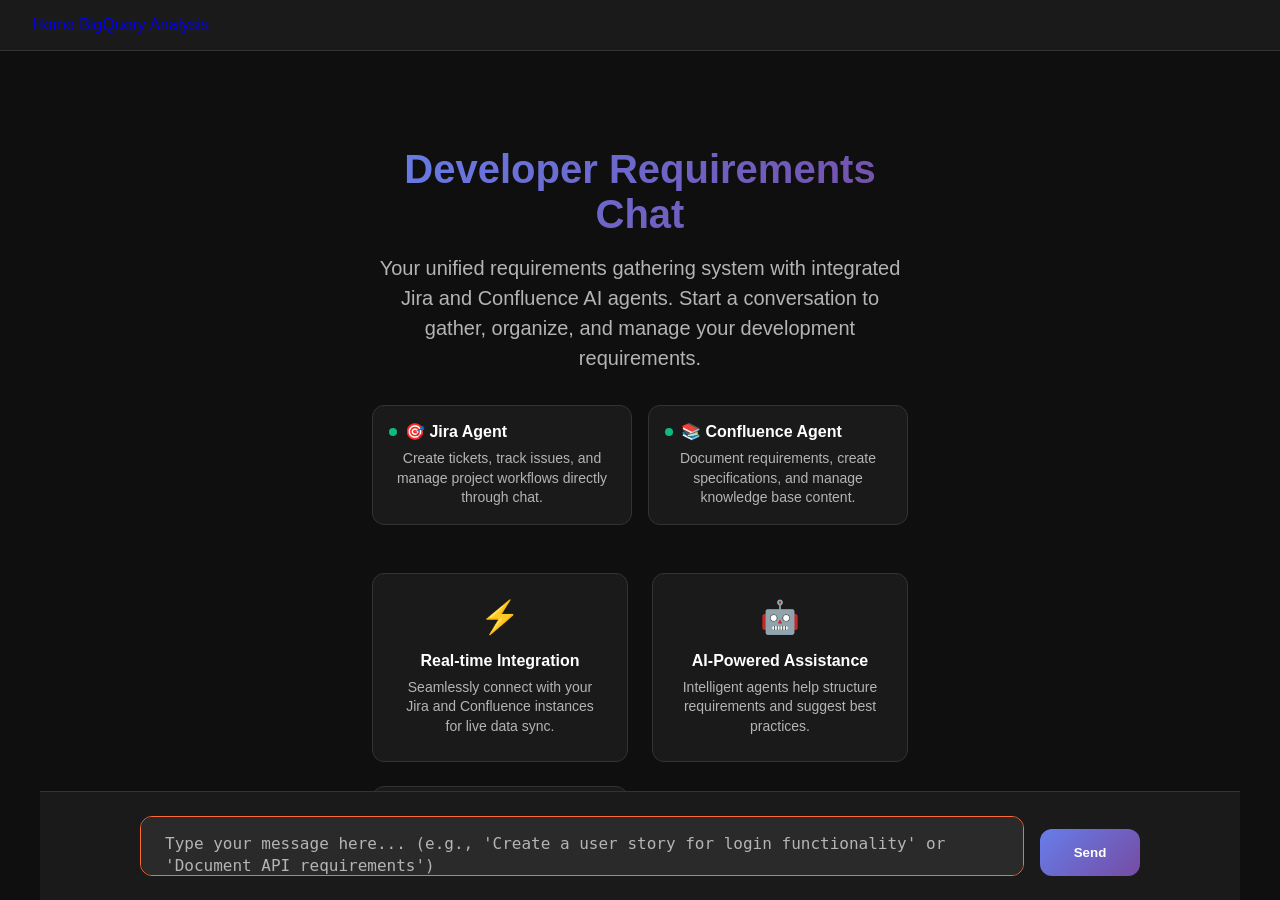
==== commit 63ffaae8: "Merge branch 'main' into initial-structure" ====
--- a/index.html
+++ b/index.html
@@ -4,7 +4,439 @@
     <meta charset="UTF-8">
     <meta name="viewport" content="width=device-width, initial-scale=1.0">
     <title>Developer Requirements Chat</title>
-    <link rel="stylesheet" href="styles/main.css">
+    <style>
+        /* Reset and base styles */
+        * {
+            margin: 0;
+            padding: 0;
+            box-sizing: border-box;
+        }
+
+        :root {
+            --bg-primary: #0f0f0f;
+            --bg-secondary: #1a1a1a;
+            --bg-tertiary: #2a2a2a;
+            --text-primary: #ffffff;
+            --text-secondary: #b4b4b4;
+            --accent: #ff6b35;
+            --accent-hover: #ff8559;
+            --border: #333333;
+            --success: #10b981;
+            --warning: #f59e0b;
+            --error: #ef4444;
+            --gradient: linear-gradient(135deg, #667eea 0%, #764ba2 100%);
+            --shadow: 0 10px 25px rgba(0,0,0,0.3);
+        }
+
+        body {
+            font-family: -apple-system, BlinkMacSystemFont, 'Segoe UI', 'Roboto', sans-serif;
+            background: var(--bg-primary);
+            color: var(--text-primary);
+            height: 100vh;
+            overflow: hidden;
+            display: flex;
+            flex-direction: column;
+        }
+
+        /* Header */
+        .app-header {
+            background: var(--bg-secondary);
+            border-bottom: 1px solid var(--border);
+            padding: 1rem 2rem;
+            display: flex;
+            align-items: center;
+            justify-content: space-between;
+            z-index: 100;
+        }
+
+        .header-left {
+            display: flex;
+            align-items: center;
+            gap: 1rem;
+        }
+
+        .logo {
+            font-size: 1.5rem;
+            font-weight: bold;
+            background: var(--gradient);
+            -webkit-background-clip: text;
+            -webkit-text-fill-color: transparent;
+            background-clip: text;
+        }
+
+        .header-right {
+            display: flex;
+            align-items: center;
+            gap: 1rem;
+        }
+
+        .status-indicator {
+            display: flex;
+            align-items: center;
+            gap: 0.5rem;
+            padding: 0.5rem 1rem;
+            background: var(--bg-tertiary);
+            border-radius: 20px;
+            font-size: 0.875rem;
+        }
+
+        .status-dot {
+            width: 8px;
+            height: 8px;
+            border-radius: 50%;
+            background: var(--success);
+            animation: pulse 2s infinite;
+        }
+
+        @keyframes pulse {
+            0%, 100% { opacity: 1; }
+            50% { opacity: 0.5; }
+        }
+
+        /* Main Chat Container */
+        .chat-container {
+            flex: 1;
+            display: flex;
+            flex-direction: column;
+            max-width: 1200px;
+            margin: 0 auto;
+            width: 100%;
+            height: calc(100vh - 80px);
+        }
+
+        /* Messages Area */
+        .chat-messages {
+            flex: 1;
+            overflow-y: auto;
+            padding: 2rem;
+            scrollbar-width: thin;
+            scrollbar-color: var(--border) transparent;
+        }
+
+        .chat-messages::-webkit-scrollbar {
+            width: 6px;
+        }
+
+        .chat-messages::-webkit-scrollbar-track {
+            background: transparent;
+        }
+
+        .chat-messages::-webkit-scrollbar-thumb {
+            background: var(--border);
+            border-radius: 3px;
+        }
+
+        .message {
+            margin-bottom: 1.5rem;
+            animation: fadeInUp 0.3s ease-out;
+        }
+
+        @keyframes fadeInUp {
+            from {
+                opacity: 0;
+                transform: translateY(20px);
+            }
+            to {
+                opacity: 1;
+                transform: translateY(0);
+            }
+        }
+
+        .message-header {
+            display: flex;
+            align-items: center;
+            gap: 0.5rem;
+            margin-bottom: 0.5rem;
+        }
+
+        .message-avatar {
+            width: 32px;
+            height: 32px;
+            border-radius: 50%;
+            display: flex;
+            align-items: center;
+            justify-content: center;
+            font-weight: bold;
+            font-size: 0.875rem;
+        }
+
+        .user-avatar {
+            background: var(--gradient);
+            color: white;
+        }
+
+        .bot-avatar {
+            background: var(--bg-tertiary);
+            color: var(--accent);
+        }
+
+        .message-sender {
+            font-weight: 600;
+            font-size: 0.875rem;
+        }
+
+        .message-time {
+            font-size: 0.75rem;
+            color: var(--text-secondary);
+        }
+
+        .message-content {
+            background: var(--bg-secondary);
+            padding: 1rem 1.5rem;
+            border-radius: 12px;
+            border-left: 3px solid var(--accent);
+            line-height: 1.6;
+            position: relative;
+        }
+
+        .user-message .message-content {
+            background: var(--bg-tertiary);
+            border-left-color: var(--gradient);
+        }
+
+        .system-message {
+            text-align: center;
+            margin: 2rem 0;
+        }
+
+        .system-message .message-content {
+            display: inline-block;
+            background: var(--bg-tertiary);
+            border-left: none;
+            border-radius: 20px;
+            padding: 0.5rem 1rem;
+            font-size: 0.875rem;
+            color: var(--text-secondary);
+        }
+
+        /* Agent Integration Cards */
+        .agent-cards {
+            display: flex;
+            gap: 1rem;
+            margin: 1rem 0;
+            flex-wrap: wrap;
+        }
+
+        .agent-card {
+            background: var(--bg-secondary);
+            border: 1px solid var(--border);
+            border-radius: 12px;
+            padding: 1rem;
+            flex: 1;
+            min-width: 200px;
+            transition: all 0.2s ease;
+            cursor: pointer;
+        }
+
+        .agent-card:hover {
+            border-color: var(--accent);
+            transform: translateY(-2px);
+            box-shadow: var(--shadow);
+        }
+
+        .agent-card.active {
+            border-color: var(--accent);
+            background: linear-gradient(135deg, rgba(255, 107, 53, 0.1) 0%, rgba(118, 75, 162, 0.1) 100%);
+        }
+
+        .agent-title {
+            font-weight: 600;
+            margin-bottom: 0.5rem;
+            display: flex;
+            align-items: center;
+            gap: 0.5rem;
+        }
+
+        .agent-status {
+            width: 8px;
+            height: 8px;
+            border-radius: 50%;
+            background: var(--success);
+        }
+
+        .agent-description {
+            font-size: 0.875rem;
+            color: var(--text-secondary);
+            line-height: 1.4;
+        }
+
+        /* Input Area */
+        .chat-input-container {
+            padding: 1.5rem 2rem;
+            background: var(--bg-secondary);
+            border-top: 1px solid var(--border);
+        }
+
+        .input-wrapper {
+            display: flex;
+            gap: 1rem;
+            align-items: end;
+            max-width: 1000px;
+            margin: 0 auto;
+        }
+
+        .chat-input {
+            flex: 1;
+            background: var(--bg-tertiary);
+            border: 1px solid var(--border);
+            border-radius: 12px;
+            padding: 1rem 1.5rem;
+            color: var(--text-primary);
+            font-size: 1rem;
+            line-height: 1.4;
+            resize: none;
+            min-height: 60px;
+            max-height: 200px;
+            transition: border-color 0.2s ease;
+        }
+
+        .chat-input:focus {
+            outline: none;
+            border-color: var(--accent);
+        }
+
+        .chat-input::placeholder {
+            color: var(--text-secondary);
+        }
+
+        .send-button {
+            background: var(--gradient);
+            color: white;
+            border: none;
+            border-radius: 12px;
+            padding: 1rem 1.5rem;
+            font-weight: 600;
+            cursor: pointer;
+            transition: all 0.2s ease;
+            display: flex;
+            align-items: center;
+            gap: 0.5rem;
+            min-width: 100px;
+            justify-content: center;
+        }
+
+        .send-button:hover {
+            transform: translateY(-2px);
+            box-shadow: var(--shadow);
+        }
+
+        .send-button:disabled {
+            opacity: 0.5;
+            cursor: not-allowed;
+            transform: none;
+        }
+
+        /* Loading Animation */
+        .typing-indicator {
+            display: flex;
+            gap: 4px;
+            padding: 1rem;
+        }
+
+        .typing-dot {
+            width: 8px;
+            height: 8px;
+            background: var(--accent);
+            border-radius: 50%;
+            animation: typing 1.4s infinite;
+        }
+
+        .typing-dot:nth-child(2) { animation-delay: 0.2s; }
+        .typing-dot:nth-child(3) { animation-delay: 0.4s; }
+
+        @keyframes typing {
+            0%, 60%, 100% { transform: translateY(0); }
+            30% { transform: translateY(-10px); }
+        }
+
+        /* Welcome Screen */
+        .welcome-screen {
+            text-align: center;
+            padding: 4rem 2rem;
+            max-width: 600px;
+            margin: 0 auto;
+        }
+
+        .welcome-title {
+            font-size: 2.5rem;
+            font-weight: bold;
+            margin-bottom: 1rem;
+            background: var(--gradient);
+            -webkit-background-clip: text;
+            -webkit-text-fill-color: transparent;
+            background-clip: text;
+        }
+
+        .welcome-subtitle {
+            font-size: 1.25rem;
+            color: var(--text-secondary);
+            margin-bottom: 2rem;
+            line-height: 1.5;
+        }
+
+        .feature-grid {
+            display: grid;
+            grid-template-columns: repeat(auto-fit, minmax(250px, 1fr));
+            gap: 1.5rem;
+            margin-top: 3rem;
+        }
+
+        .feature-card {
+            background: var(--bg-secondary);
+            border: 1px solid var(--border);
+            border-radius: 12px;
+            padding: 1.5rem;
+            transition: all 0.2s ease;
+        }
+
+        .feature-card:hover {
+            border-color: var(--accent);
+            transform: translateY(-2px);
+        }
+
+        .feature-icon {
+            font-size: 2rem;
+            margin-bottom: 1rem;
+        }
+
+        .feature-title {
+            font-weight: 600;
+            margin-bottom: 0.5rem;
+        }
+
+        .feature-description {
+            color: var(--text-secondary);
+            font-size: 0.875rem;
+            line-height: 1.4;
+        }
+
+        /* Responsive Design */
+        @media (max-width: 768px) {
+            .app-header {
+                padding: 1rem;
+            }
+            
+            .chat-messages {
+                padding: 1rem;
+            }
+            
+            .chat-input-container {
+                padding: 1rem;
+            }
+            
+            .agent-cards {
+                flex-direction: column;
+            }
+            
+            .welcome-title {
+                font-size: 2rem;
+            }
+            
+            .feature-grid {
+                grid-template-columns: 1fr;
+            }
+        }
+    </style>
 </head>
 <body>
     <header class="app-header">
@@ -17,14 +449,405 @@
 
     <main class="chat-container">
         <div class="chat-messages" id="chatMessages">
-            <!-- Messages populate here -->
+            <div class="welcome-screen">
+                <h1 class="welcome-title">Developer Requirements Chat</h1>
+                <p class="welcome-subtitle">
+                    Your unified requirements gathering system with integrated Jira and Confluence AI agents.
+                    Start a conversation to gather, organize, and manage your development requirements.
+                </p>
+                
+                <div class="agent-cards">
+                    <div class="agent-card" id="jiraAgent">
+                        <div class="agent-title">
+                            <div class="agent-status"></div>
+                            🎯 Jira Agent
+                        </div>
+                        <div class="agent-description">
+                            Create tickets, track issues, and manage project workflows directly through chat.
+                        </div>
+                    </div>
+                    <div class="agent-card" id="confluenceAgent">
+                        <div class="agent-title">
+                            <div class="agent-status"></div>
+                            📚 Confluence Agent
+                        </div>
+                        <div class="agent-description">
+                            Document requirements, create specifications, and manage knowledge base content.
+                        </div>
+                    </div>
+                </div>
+
+                <div class="feature-grid">
+                    <div class="feature-card">
+                        <div class="feature-icon">⚡</div>
+                        <div class="feature-title">Real-time Integration</div>
+                        <div class="feature-description">
+                            Seamlessly connect with your Jira and Confluence instances for live data sync.
+                        </div>
+                    </div>
+                    <div class="feature-card">
+                        <div class="feature-icon">🤖</div>
+                        <div class="feature-title">AI-Powered Assistance</div>
+                        <div class="feature-description">
+                            Intelligent agents help structure requirements and suggest best practices.
+                        </div>
+                    </div>
+                    <div class="feature-card">
+                        <div class="feature-icon">📋</div>
+                        <div class="feature-title">Requirement Management</div>
+                        <div class="feature-description">
+                            Organize, prioritize, and track requirements throughout the development lifecycle.
+                        </div>
+                    </div>
+                </div>
+            </div>
         </div>
 
         <div class="chat-input-container">
-            <!-- Input area -->
+            <div class="input-wrapper">
+                <textarea 
+                    class="chat-input" 
+                    id="chatInput" 
+                    placeholder="Type your message here... (e.g., 'Create a user story for login functionality' or 'Document API requirements')"
+                    rows="1"
+                ></textarea>
+                <button class="send-button" id="sendButton">
+                    <span>Send</span>
+                </button>
+            </div>
         </div>
     </main>
 
-    <script src="scripts/main.js"></script>
+    <script>
+        // Configuration
+        const CONFIG = {
+            jira: {
+                url: 'https://your-domain.atlassian.net',
+                apiToken: 'your-jira-api-token',
+                email: 'your-email@example.com'
+            },
+            confluence: {
+                url: 'https://your-domain.atlassian.net/wiki',
+                apiToken: 'your-confluence-api-token',
+                email: 'your-email@example.com'
+            }
+        };
+
+        // DOM Elements
+        const chatMessages = document.getElementById('chatMessages');
+        const chatInput = document.getElementById('chatInput');
+        const sendButton = document.getElementById('sendButton');
+        const jiraAgent = document.getElementById('jiraAgent');
+        const confluenceAgent = document.getElementById('confluenceAgent');
+
+        // State
+        let activeAgents = new Set();
+        let conversationHistory = [];
+
+        // Initialize
+        document.addEventListener('DOMContentLoaded', function() {
+            initializeChat();
+            setupEventListeners();
+        });
+
+        function initializeChat() {
+            // Auto-resize textarea
+            chatInput.addEventListener('input', function() {
+                this.style.height = 'auto';
+                this.style.height = Math.min(this.scrollHeight, 200) + 'px';
+            });
+
+            // Focus input on load
+            chatInput.focus();
+        }
+
+        function setupEventListeners() {
+            // Send message
+            sendButton.addEventListener('click', sendMessage);
+            chatInput.addEventListener('keydown', function(e) {
+                if (e.key === 'Enter' && !e.shiftKey) {
+                    e.preventDefault();
+                    sendMessage();
+                }
+            });
+
+            // Agent selection
+            jiraAgent.addEventListener('click', () => toggleAgent('jira'));
+            confluenceAgent.addEventListener('click', () => toggleAgent('confluence'));
+        }
+
+        function toggleAgent(agentType) {
+            const card = document.getElementById(agentType + 'Agent');
+            
+            if (activeAgents.has(agentType)) {
+                activeAgents.delete(agentType);
+                card.classList.remove('active');
+            } else {
+                activeAgents.add(agentType);
+                card.classList.add('active');
+            }
+
+            // Show system message about agent activation
+            if (conversationHistory.length > 0) {
+                const status = activeAgents.has(agentType) ? 'activated' : 'deactivated';
+                addSystemMessage(`${agentType.charAt(0).toUpperCase() + agentType.slice(1)} agent ${status}`);
+            }
+        }
+
+        async function sendMessage() {
+            const message = chatInput.value.trim();
+            if (!message) return;
+
+            // Disable input while processing
+            setInputState(false);
+
+            // Add user message
+            addMessage('user', 'You', message);
+            
+            // Clear input
+            chatInput.value = '';
+            chatInput.style.height = 'auto';
+
+            // Show typing indicator
+            showTypingIndicator();
+
+            // Process message
+            setTimeout(async () => {
+                hideTypingIndicator();
+                await processMessage(message);
+                setInputState(true);
+                chatInput.focus();
+            }, 1000 + Math.random() * 2000);
+        }
+
+        function addMessage(type, sender, content, timestamp = new Date()) {
+            // Remove welcome screen if this is the first message
+            const welcomeScreen = document.querySelector('.welcome-screen');
+            if (welcomeScreen && conversationHistory.length === 0) {
+                welcomeScreen.style.display = 'none';
+            }
+
+            const messageDiv = document.createElement('div');
+            messageDiv.className = `message ${type}-message`;
+
+            const timeString = timestamp.toLocaleTimeString('en-US', { 
+                hour: '2-digit', 
+                minute: '2-digit' 
+            });
+
+            messageDiv.innerHTML = `
+                <div class="message-header">
+                    <div class="message-avatar ${type}-avatar">
+                        ${type === 'user' ? '👤' : '🤖'}
+                    </div>
+                    <span class="message-sender">${sender}</span>
+                    <span class="message-time">${timeString}</span>
+                </div>
+                <div class="message-content">${content}</div>
+            `;
+
+            chatMessages.appendChild(messageDiv);
+            scrollToBottom();
+
+            // Add to conversation history
+            conversationHistory.push({ type, sender, content, timestamp });
+        }
+
+        function addSystemMessage(message) {
+            const messageDiv = document.createElement('div');
+            messageDiv.className = 'message system-message';
+            messageDiv.innerHTML = `<div class="message-content">${message}</div>`;
+            
+            chatMessages.appendChild(messageDiv);
+            scrollToBottom();
+        }
+
+        function showTypingIndicator() {
+            const typingDiv = document.createElement('div');
+            typingDiv.className = 'message bot-message';
+            typingDiv.id = 'typingIndicator';
+            
+            typingDiv.innerHTML = `
+                <div class="message-header">
+                    <div class="message-avatar bot-avatar">🤖</div>
+                    <span class="message-sender">AI Assistant</span>
+                </div>
+                <div class="message-content">
+                    <div class="typing-indicator">
+                        <div class="typing-dot"></div>
+                        <div class="typing-dot"></div>
+                        <div class="typing-dot"></div>
+                    </div>
+                </div>
+            `;
+            
+            chatMessages.appendChild(typingDiv);
+            scrollToBottom();
+        }
+
+        function hideTypingIndicator() {
+            const typing = document.getElementById('typingIndicator');
+            if (typing) typing.remove();
+        }
+
+        async function processMessage(message) {
+            let response = await generateResponse(message);
+            
+            // Check if agents should be involved
+            if (activeAgents.size === 0 && (
+                message.toLowerCase().includes('jira') || 
+                message.toLowerCase().includes('ticket') ||
+                message.toLowerCase().includes('confluence') ||
+                message.toLowerCase().includes('document')
+            )) {
+                const suggestion = suggestAgents(message);
+                response += `\n\n${suggestion}`;
+            }
+
+            addMessage('bot', 'AI Assistant', response);
+
+            // Process with active agents
+            if (activeAgents.size > 0) {
+                setTimeout(() => processWithAgents(message), 500);
+            }
+        }
+
+        async function generateResponse(message) {
+            // Simulate AI response generation
+            const responses = {
+                greeting: [
+                    "Hello! I'm here to help you gather and organize your development requirements. How can I assist you today?",
+                    "Hi there! I can help you create user stories, document requirements, and manage your development workflow. What would you like to work on?",
+                    "Welcome! I'm ready to help you with requirements gathering, ticket creation, and documentation. What's on your mind?"
+                ],
+                requirements: [
+                    "I can help you structure that requirement. Let me break it down into user stories and acceptance criteria.",
+                    "That's a great requirement! I'll help you document this properly and suggest implementation considerations.",
+                    "Let me help you refine this requirement and create the necessary documentation."
+                ],
+                technical: [
+                    "I can help you document the technical specifications for this. Would you like me to create a technical design document?",
+                    "That sounds like a complex feature. Let me help you break it down into manageable components and create the necessary tickets.",
+                    "I'll help you outline the technical requirements and suggest an implementation approach."
+                ],
+                default: [
+                    "I understand you want to work on this requirement. Let me help you organize and document it properly.",
+                    "That's an interesting challenge! I can help you structure this into actionable items and documentation.",
+                    "I'm here to help you refine and organize your development requirements. Let me assist you with this."
+                ]
+            };
+
+            const lowerMessage = message.toLowerCase();
+            let category = 'default';
+
+            if (lowerMessage.includes('hello') || lowerMessage.includes('hi') || lowerMessage.includes('hey')) {
+                category = 'greeting';
+            } else if (lowerMessage.includes('requirement') || lowerMessage.includes('feature') || lowerMessage.includes('story')) {
+                category = 'requirements';
+            } else if (lowerMessage.includes('api') || lowerMessage.includes('database') || lowerMessage.includes('architecture')) {
+                category = 'technical';
+            }
+
+            const categoryResponses = responses[category];
+            return categoryResponses[Math.floor(Math.random() * categoryResponses.length)];
+        }
+
+        function suggestAgents(message) {
+            const suggestions = [];
+            
+            if (message.toLowerCase().includes('ticket') || message.toLowerCase().includes('issue') || message.toLowerCase().includes('bug')) {
+                suggestions.push("💡 Consider activating the **Jira Agent** to create and manage tickets");
+            }
+            
+            if (message.toLowerCase().includes('document') || message.toLowerCase().includes('specification') || message.toLowerCase().includes('wiki')) {
+                suggestions.push("💡 Consider activating the **Confluence Agent** to create documentation");
+            }
+            
+            return suggestions.length > 0 ? suggestions.join('\n') : '';
+        }
+
+        async function processWithAgents(message) {
+            for (const agent of activeAgents) {
+                setTimeout(() => {
+                    addMessage('bot', `${agent.charAt(0).toUpperCase() + agent.slice(1)} Agent`, 
+                        getAgentResponse(agent, message));
+                }, Math.random() * 1000);
+            }
+        }
+
+        function getAgentResponse(agent, message) {
+            const responses = {
+                jira: [
+                    "I've analyzed your request and can create the following Jira tickets:\n\n📋 **Epic**: Main feature development\n🎯 **Story**: User interface implementation\n🐛 **Task**: Backend API development\n\nWould you like me to create these tickets in your Jira instance?",
+                    "Based on your requirements, I suggest creating a new epic with the following breakdown:\n\n• **User Story**: As a user, I want...\n• **Acceptance Criteria**: Defined success metrics\n• **Technical Tasks**: Implementation steps\n\nShall I proceed with ticket creation?",
+                    "I can help you track this requirement in Jira. Here's what I recommend:\n\n✅ Create parent epic for overall feature\n✅ Break down into user stories\n✅ Add technical subtasks\n✅ Set priority and estimates\n\nReady to create these tickets?"
+                ],
+                confluence: [
+                    "I can document this requirement in Confluence with the following structure:\n\n📖 **Requirements Document**\n• Functional specifications\n• Technical architecture\n• User acceptance criteria\n• Implementation timeline\n\nShould I create this documentation page?",
+                    "Let me create a comprehensive Confluence page for this feature:\n\n🎯 **Feature Overview**\n🏗️ **Technical Design**\n👥 **User Stories**\n✅ **Acceptance Criteria**\n🔄 **Implementation Plan**\n\nWould you like me to generate this documentation?",
+                    "I'll help you document this in Confluence with proper structure:\n\n• **Executive Summary**\n• **Detailed Requirements**\n• **Technical Specifications**\n• **Testing Strategy**\n• **Deployment Guide**\n\nShall I create the documentation template?"
+                ]
+            };
+
+            const agentResponses = responses[agent];
+            return agentResponses[Math.floor(Math.random() * agentResponses.length)];
+        }
+
+        function setInputState(enabled) {
+            chatInput.disabled = !enabled;
+            sendButton.disabled = !enabled;
+            if (enabled) {
+                chatInput.focus();
+            }
+        }
+
+        function scrollToBottom() {
+            chatMessages.scrollTop = chatMessages.scrollHeight;
+        }
+
+        // API Integration Functions (mock implementations)
+        class JiraAgent {
+            static async createTicket(data) {
+                // Mock implementation - replace with actual Jira API calls
+                return { success: true, key: 'DEV-' + Math.floor(Math.random() * 1000) };
+            }
+            
+            static async searchTickets(query) {
+                // Mock implementation
+                return { issues: [] };
+            }
+        }
+
+        class ConfluenceAgent {
+            static async createPage(data) {
+                // Mock implementation - replace with actual Confluence API calls
+                return { success: true, id: Math.floor(Math.random() * 100000) };
+            }
+            
+            static async searchPages(query) {
+                // Mock implementation
+                return { results: [] };
+            }
+        }
+
+        // API Client utility functions
+        class ApiClient {
+            static async makeRequest(url, options = {}) {
+                // Mock implementation - replace with actual API calls
+                return new Promise(resolve => {
+                    setTimeout(() => {
+                        resolve({ success: true, data: {} });
+                    }, 1000);
+                });
+            }
+        }
+
+        // Helper functions
+        const helpers = {
+            formatDate: (date) => date.toLocaleDateString(),
+            generateId: () => Math.random().toString(36).substr(2, 9),
+            sanitizeInput: (input) => input.replace(/<script\b[^<]*(?:(?!<\/script>)<[^<]*)*<\/script>/gi, '')
+        };
+    </script>
 </body>
 </html>
